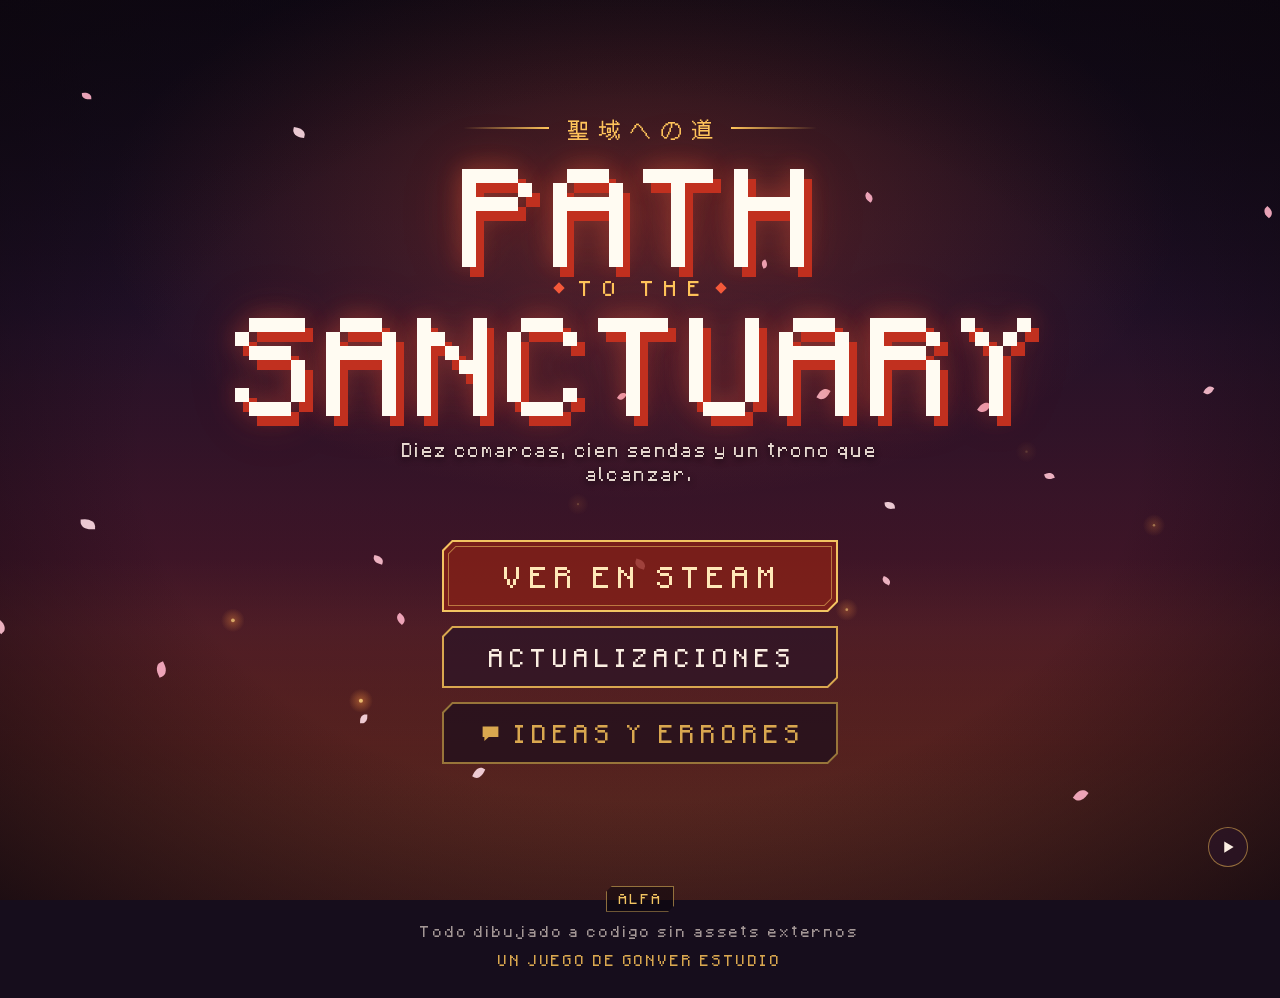
==== games/path-to-the-sanctuary/index.html @ cb6f625b "GE 0.0" ====
<!doctype html>
<html lang="es">
<head>
  <meta charset="utf-8">
  <meta name="viewport" content="width=device-width, initial-scale=1">
  <script>
    // tablon.html -> tablon: el servidor (GitHub Pages) sirve las dos, en la barra se ve la limpia
    if (/^https?:$/.test(location.protocol) && /\.html$/.test(location.pathname)) history.replaceState(null, "", location.pathname.replace(/(index)?\.html$/, "") + location.search + location.hash);
  </script>
  <title>Path to the Sanctuary</title>
  <meta name="description" content="Path to the Sanctuary (聖域への道): diez comarcas de diez sendas cada una. Se baja matando lo que salga al paso hasta que la puerta se abre.">
  <meta name="theme-color" content="#160d1c">
  <meta property="og:title" content="Path to the Sanctuary">
  <meta property="og:description" content="Diez comarcas, cien sendas y un trono que alcanzar.">
  <link rel="icon" href="assets/img/icono.png" type="image/png" sizes="256x256">
  <link rel="stylesheet" href="css/fuente.css">
  <link rel="stylesheet" href="css/comun.css">
  <link rel="stylesheet" href="css/index.css">
</head>
<body>

  <div class="fondo" aria-hidden="true">
    <video class="fondo__video" src="assets/video/trailer.mp4" autoplay muted loop playsinline preload="auto"></video>
    <div class="fondo__velo"></div>
    <div class="fondo__vineta"></div>
    <canvas class="fondo__petalos"></canvas>
  </div>

  <button class="mando mando--pausa" type="button" data-pausa-fondo aria-label="Pausar el vídeo de fondo"></button>

  <main class="portada">
    <div></div>

    <div class="hero">
      <div class="rotulo portada__rotulo">
        <p class="rotulo__kanji aparece" lang="ja"><span>聖域への道</span></p>
        <h1 class="aparece aparece--2">
          <span class="titular">PATH</span>
          <span class="enlace"><span>TO THE</span></span>
          <span class="titular">SANCTUARY</span>
        </h1>
        <p class="lema aparece aparece--3">Diez comarcas, cien sendas y un trono que alcanzar.</p>
      </div>

      <nav class="botonera aparece aparece--4" aria-label="Principal">
        <a class="boton boton--principal" data-steam href="https://store.steampowered.com/" target="_blank" rel="noopener">
          <i class="boton__doble" aria-hidden="true"></i>
          <span>VER EN STEAM</span>
        </a>
        <a class="boton" href="actualizaciones"><span>ACTUALIZACIONES</span></a>
        <a class="boton boton--callado" href="tablon">
          <svg viewBox="0 0 24 24" fill="currentColor" aria-hidden="true"><path d="M3 4h18v12H10l-5 4.5V16H3z"/></svg>
          <span>IDEAS Y ERRORES</span>
        </a>
      </nav>
    </div>

    <footer class="portada__pie">
      <span class="sello">ALFA</span>
      <p>Todo dibujado a codigo sin assets externos</p>
      <a class="portada__estudio" href="../../">UN JUEGO DE GONVER ESTUDIO</a>
    </footer>
  </main>

  <script src="js/config.js"></script>
  <script src="js/fondo.js"></script>
  <script src="js/index.js"></script>
</body>
</html>
---- games/path-to-the-sanctuary/css/fuente.css ----
/* fuente.css - la fuente de Senda, incrustada para que cargue también abriendo los .html desde el disco (file://) */

@font-face {
  font-family: "Senda";
  src: url("[data-uri]") format("truetype");
  font-weight: 100 900;
  font-style: normal;
  font-display: block;
}

/* Como en el juego: lo que la de Senda no trae (japonés, tildes, «·», «…»)
   se escribe con DotGothic16, también de puntos. Solo se descarga si hace falta. */
@font-face {
  font-family: "DotGothic16";
  src: url("../assets/fuentes/DotGothic16-Regular.ttf") format("truetype");
  font-weight: 100 900;
  font-style: normal;
  font-display: block;
}
---- games/path-to-the-sanctuary/css/comun.css ----
/* comun.css - estilos compartidos por todas las páginas */

:root {
  --noche: #160d1c;
  --velo: 12, 6, 14; /* en rgb, para usarlo con transparencia */
  --panel: rgba(48, 24, 40, .92);

  --oro: #d9a74f;
  --oro-vivo: #f2c462;
  --oro-palido: #ffe7a6;
  --oro-rotulo: #ffc65c;
  --ceniza: #fbeee2;
  --melocoton: #ffd6b5;
  --blanco: #fffaf4;
  --crema: #ffe8b8;
  --bermellon: #8a2218;
  --avivado: #ec6a2c;
  --sol: #f4593a;
  --titular: #fffbf2;
  --titular-sombra: #c1301f;

  --cielo-1: #1e1733;
  --cielo-2: #40204c;
  --cielo-3: #8b2c4e;
  --cielo-4: #cf4a34;
  --cielo-5: #ff8f3d;

  --mincho: "Senda", "DotGothic16";
  --gothic: "Senda", "DotGothic16";

  --corte: 10px;
  --ancho-botones: 396px;
}

/* ---------- Base ---------- */

*, *::before, *::after { box-sizing: border-box; }

html { background: var(--noche); color-scheme: dark; }

a, button { cursor: pointer; }

button, input, select, textarea { font-family: inherit; }

body {
  margin: 0;
  min-height: 100vh;
  min-height: 100svh;
  color: var(--ceniza);
  font-family: var(--gothic);
  font-weight: 500;
  line-height: 1.6;
  -webkit-font-smoothing: antialiased;
  overflow-x: hidden;
}

img, video { display: block; max-width: 100%; }

[hidden] { display: none !important; }

a { color: inherit; }

:focus-visible { outline: 2px solid var(--oro-vivo); outline-offset: 4px; }

/* ---------- Fondo: vídeo, velo, viñeta y pétalos ---------- */

.fondo {
  position: fixed;
  inset: 0;
  z-index: -1;
  overflow: hidden;
  background: linear-gradient(to bottom, var(--cielo-1) 0%, var(--cielo-2) 34%,
    var(--cielo-3) 62%, var(--cielo-4) 84%, var(--cielo-5) 100%);
}

.fondo__video {
  position: absolute;
  inset: 0;
  width: 100%;
  height: 100%;
  object-fit: cover;
  opacity: 0;
  /* ampliado para dejar fuera del cuadro el HUD de la partida */
  transform: scale(1.24);
  transition: opacity 1.2s ease;
}

.fondo__video.listo { opacity: 1; }

.fondo__velo {
  position: absolute;
  inset: 0;
  background:
    radial-gradient(ellipse 60% 45% at 50% 24%, rgba(244, 89, 58, .28), rgba(244, 89, 58, 0) 70%),
    linear-gradient(to bottom, rgba(var(--velo), .8) 0%, rgba(var(--velo), .58) 38%,
      rgba(var(--velo), .62) 70%, rgba(var(--velo), .92) 100%);
}

.fondo__velo::after {
  content: "";
  position: absolute;
  left: 0; right: 0; bottom: 0;
  height: 38%;
  background: linear-gradient(to top, rgba(207, 74, 52, .28), rgba(207, 74, 52, 0));
  mix-blend-mode: screen;
}

/* más oscuro, para páginas con mucho texto */
.fondo--hondo .fondo__velo {
  background:
    radial-gradient(ellipse 60% 35% at 50% 0%, rgba(244, 89, 58, .22), rgba(244, 89, 58, 0) 70%),
    linear-gradient(to bottom, rgba(var(--velo), .86), rgba(var(--velo), .8) 50%, rgba(var(--velo), .93));
}

.fondo__vineta {
  position: absolute;
  inset: 0;
  background: radial-gradient(ellipse at center, rgba(0, 0, 0, 0) 55%, rgba(var(--velo), .75) 100%);
}

.fondo__petalos {
  position: absolute;
  inset: 0;
  width: 100%;
  height: 100%;
  pointer-events: none;
}

/* ---------- Mando: botón redondo (pausa, cerrar) ---------- */

.mando {
  display: inline-flex;
  align-items: center;
  justify-content: center;
  width: 40px;
  height: 40px;
  padding: 0;
  border: 1px solid rgba(217, 167, 79, .6);
  border-radius: 50%;
  background: rgba(43, 20, 39, .7);
  color: var(--ceniza);
  transition: background .12s, border-color .12s, transform .12s;
}

.mando:hover { background: rgba(224, 80, 46, .84); border-color: var(--melocoton); transform: scale(1.06); }

.mando svg { width: 18px; height: 18px; }

.mando--pausa {
  position: fixed;
  right: clamp(16px, 3vw, 32px);
  bottom: 33px;
  z-index: 20;
}

/* ---------- Rótulo: kanji, titular y lema ---------- */

.rotulo {
  text-align: center;
  user-select: none;
}

.rotulo h1 { margin: 0; font-weight: inherit; }
.rotulo h1 .titular { display: block; }

.rotulo__kanji {
  display: flex;
  align-items: center;
  justify-content: center;
  gap: 18px;
  margin: 0 0 12px;
  font-family: var(--mincho);
  font-weight: 800;
  font-size: clamp(16px, 2.2vw, 22px);
  letter-spacing: .42em;
  color: var(--oro-rotulo);
}

/* compensa el espaciado de la última letra para centrar el texto */
.rotulo__kanji span { margin-right: -.42em; }

.rotulo__kanji::before,
.rotulo__kanji::after {
  content: "";
  width: clamp(40px, 7vw, 86px);
  height: 2px;
}

.rotulo__kanji::before { background: linear-gradient(to right, rgba(255, 198, 92, 0), var(--oro-rotulo)); }
.rotulo__kanji::after { background: linear-gradient(to right, var(--oro-rotulo), rgba(255, 198, 92, 0)); }

.titular {
  margin: 0;
  font-family: var(--mincho);
  font-weight: 800;
  font-size: var(--tam-titular, clamp(36px, 11.5vw, 112px));
  line-height: .98;
  letter-spacing: .06em;
  margin-right: -.06em;
  color: var(--titular);
  text-shadow:
    .07em .085em 0 var(--titular-sombra),
    0 0 .2em rgba(244, 89, 58, .38),
    0 0 .38em rgba(244, 89, 58, .24),
    0 0 .6em rgba(244, 89, 58, .16);
}

.lema {
  margin: 22px auto 0;
  max-width: 38em;
  font-size: 15px;
  letter-spacing: .16em;
  color: rgba(251, 238, 226, .9);
  text-shadow: 0 2px 6px rgba(var(--velo), .8);
}

/* ---------- Botón: laca con filete y dos esquinas en chaflán ---------- */

.boton {
  --b: 2px;
  --fondo: rgba(43, 20, 39, .7);
  --filete: var(--oro);
  --letra: var(--ceniza);
  --brillo: rgba(244, 89, 58, .55);

  position: relative;
  isolation: isolate;
  display: flex;
  align-items: center;
  justify-content: center;
  width: 100%;
  height: 62px;
  padding: 0 20px;
  border: 0;
  background: none;
  font-family: var(--gothic);
  font-weight: 900;
  font-size: 20px;
  letter-spacing: .3em;
  text-transform: uppercase;
  text-decoration: none;
  color: var(--letra);
  transition: transform .12s ease, color .12s ease, filter .12s ease;
  -webkit-tap-highlight-color: transparent;
}

.boton > span { position: relative; z-index: 2; margin-right: -.3em; white-space: nowrap; }

.boton svg { position: relative; z-index: 2; width: 1.05em; height: 1.05em; margin-right: .7em; flex: none; }

/* el fondo */
.boton::before {
  content: "";
  position: absolute;
  inset: 0;
  z-index: -1;
  background: var(--fondo);
  clip-path: polygon(var(--corte) 0, 100% 0, 100% calc(100% - var(--corte)),
    calc(100% - var(--corte)) 100%, 0 100%, 0 var(--corte));
  transition: background .12s ease;
}

/* el filete: un anillo con la misma silueta */
.boton::after {
  content: "";
  position: absolute;
  inset: 0;
  z-index: 1;
  background: var(--filete);
  clip-path: polygon(evenodd,
    var(--corte) 0, 100% 0, 100% calc(100% - var(--corte)), calc(100% - var(--corte)) 100%,
    0 100%, 0 var(--corte), var(--corte) 0,
    calc(var(--corte) + var(--b) * .41) var(--b), var(--b) calc(var(--corte) + var(--b) * .41),
    var(--b) calc(100% - var(--b)), calc(100% - var(--corte) - var(--b) * .41) calc(100% - var(--b)),
    calc(100% - var(--b)) calc(100% - var(--corte) - var(--b) * .41), calc(100% - var(--b)) var(--b),
    calc(var(--corte) + var(--b) * .41) var(--b));
  transition: background .12s ease;
}

.boton:hover,
.boton:focus-visible {
  --fondo: rgba(224, 80, 46, .84);
  --filete: var(--melocoton);
  --letra: var(--blanco);
  transform: scale(1.035);
  filter: drop-shadow(0 0 5px var(--brillo));
  outline: none;
}

.boton:active { transform: scale(1.02); }

.boton--principal {
  --fondo: rgba(138, 34, 24, .78);
  --filete: var(--oro-vivo);
  --letra: var(--crema);
  --brillo: rgba(255, 199, 92, .6);
  height: 72px;
  font-size: 24px;
}

.boton--principal:hover,
.boton--principal:focus-visible {
  --fondo: rgba(236, 106, 44, .88);
  --filete: var(--oro-palido);
  --letra: var(--blanco);
}

/* segundo filete por dentro del principal */
.boton__doble {
  position: absolute;
  inset: 6px;
  z-index: 1;
  background: var(--filete);
  opacity: .55;
  --c: calc(var(--corte) - 2.5px);
  clip-path: polygon(evenodd,
    var(--c) 0, 100% 0, 100% calc(100% - var(--c)), calc(100% - var(--c)) 100%,
    0 100%, 0 var(--c), var(--c) 0,
    calc(var(--c) + .41px) 1px, 1px calc(var(--c) + .41px), 1px calc(100% - 1px),
    calc(100% - var(--c) - .41px) calc(100% - 1px), calc(100% - 1px) calc(100% - var(--c) - .41px),
    calc(100% - 1px) 1px, calc(var(--c) + .41px) 1px);
  transition: background .12s ease;
  pointer-events: none;
}

.boton--callado {
  --fondo: rgba(31, 15, 28, .75);
  --filete: #98753a;
  --letra: var(--oro);
}

.boton--chico {
  height: 48px;
  font-size: 15px;
  width: auto;
  padding: 0 26px;
}

/* ---------- Barra: el botón de volver, arriba a la derecha ---------- */

.barra {
  position: fixed;
  top: 0; left: 0; right: 0;
  z-index: 20;
  display: flex;
  justify-content: flex-end;
  padding: 14px clamp(16px, 3vw, 32px);
  pointer-events: none;
}

.barra > * { pointer-events: auto; }

/* ---------- Tablilla: panel lacado con filete dorado ---------- */

.tablilla {
  --c: 16px;
  position: relative;
  padding: 24px clamp(18px, 4vw, 34px) 26px;
  background: linear-gradient(to bottom, rgba(58, 29, 48, .94), rgba(36, 17, 31, .94));
  clip-path: polygon(var(--c) 0, 100% 0, 100% calc(100% - var(--c)), calc(100% - var(--c)) 100%, 0 100%, 0 var(--c));
}

/* el filete dorado */
.tablilla::after {
  content: "";
  position: absolute;
  inset: 0;
  pointer-events: none;
  background: rgba(255, 198, 92, .63);
  clip-path: polygon(evenodd,
    var(--c) 0, 100% 0, 100% calc(100% - var(--c)), calc(100% - var(--c)) 100%,
    0 100%, 0 var(--c), var(--c) 0,
    calc(var(--c) + .83px) 2px, 2px calc(var(--c) + .83px), 2px calc(100% - 2px),
    calc(100% - var(--c) - .83px) calc(100% - 2px), calc(100% - 2px) calc(100% - var(--c) - .83px),
    calc(100% - 2px) 2px, calc(var(--c) + .83px) 2px);
}

.raya {
  height: 1px;
  margin: 16px 0 16px;
  background: linear-gradient(to right, rgba(255, 198, 92, .75), rgba(255, 198, 92, 0) 80%);
}

/* ---------- Farol: cargando o sin entradas ---------- */

.farol {
  display: flex;
  flex-direction: column;
  align-items: center;
  gap: 18px;
  padding: 56px 16px;
  text-align: center;
  color: rgba(251, 238, 226, .85);
  letter-spacing: .12em;
}

.farol__luz {
  width: 34px;
  height: 46px;
  border-radius: 45% 45% 40% 40%;
  background: radial-gradient(ellipse at 50% 55%, #fff0c4, #ffcf72 45%, #c8402f 100%);
  box-shadow: 0 0 30px 8px rgba(255, 207, 114, .45);
  animation: latir 1.6s ease-in-out infinite;
}

@keyframes latir { 50% { box-shadow: 0 0 44px 14px rgba(255, 207, 114, .7); transform: scale(1.05); } }

/* ---------- Animación de entrada ---------- */

.aparece {
  opacity: 0;
  transform: translateY(14px);
  animation: aparecer .9s cubic-bezier(.2, .7, .2, 1) forwards;
}

.aparece--2 { animation-delay: .18s; }
.aparece--3 { animation-delay: .36s; }
.aparece--4 { animation-delay: .6s; }

@keyframes aparecer { to { opacity: 1; transform: none; } }

/* ---------- Móvil y movimiento reducido ---------- */

@media (max-width: 640px) {
  .boton { font-size: 16px; height: 56px; letter-spacing: .24em; }
  .boton > span { margin-right: -.24em; }
  .boton--principal { font-size: 19px; height: 64px; }
  .boton--chico { font-size: 13px; height: 44px; }
}

@media (prefers-reduced-motion: reduce) {
  *, *::before, *::after { animation-duration: .01ms !important; animation-iteration-count: 1 !important; transition-duration: .01ms !important; }
  .aparece { opacity: 1; transform: none; }
}
---- games/path-to-the-sanctuary/css/index.css ----
/* index.css - estilos de la portada */

/* ---------- Portada ---------- */

.portada {
  position: relative;
  display: grid;
  grid-template-rows: 1fr auto 1fr;
  grid-template-columns: minmax(0, 1fr);
  min-height: 100vh;
  min-height: 100svh;
  padding: 84px 16px 28px;
}

.hero { translate: 0 -90px; }

.portada__rotulo { align-self: end; padding-bottom: clamp(28px, 6vh, 64px); }

/* "TO THE" entre los dos renglones del titular */
.enlace {
  display: flex;
  align-items: center;
  justify-content: center;
  gap: 16px;
  margin: .42em 0 .3em;
  font-family: var(--gothic);
  font-weight: 700;
  font-size: clamp(13px, 1.4vw, 17px);
  letter-spacing: .62em;
  color: var(--oro-rotulo);
}

.enlace span { margin-right: -.62em; }

/* rombos a los lados */
.enlace::before,
.enlace::after {
  content: "";
  width: 8px;
  height: 8px;
  background: var(--sol);
  transform: rotate(45deg);
}

.botonera {
  display: flex;
  flex-direction: column;
  gap: 14px;
  width: min(var(--ancho-botones), 100%);
  margin: 0 auto;
}

/* ---------- Pie ---------- */

.portada__pie {
  align-self: end;
  display: flex;
  flex-direction: column;
  align-items: center;
  gap: 10px;
  padding-top: 32px;
  text-align: center;
}

.portada__pie p {
  margin: 0;
  font-size: 12px;
  letter-spacing: .24em;
  color: rgba(251, 238, 226, .62);
}

.portada__estudio {
  font-size: 12px;
  letter-spacing: .24em;
  color: var(--oro);
  text-decoration: none;
  transition: color .12s ease;
}

.portada__estudio:hover { color: var(--oro-palido); }

.sello {
  display: inline-block;
  padding: 3px 10px 3px 12px;
  font-size: 11px;
  font-weight: 900;
  letter-spacing: .28em;
  color: var(--oro-vivo);
  border: 1px solid rgba(242, 196, 98, .55);
  background: rgba(var(--velo), .55);
  clip-path: polygon(6px 0, 100% 0, 100% calc(100% - 6px), calc(100% - 6px) 100%, 0 100%, 0 6px);
}
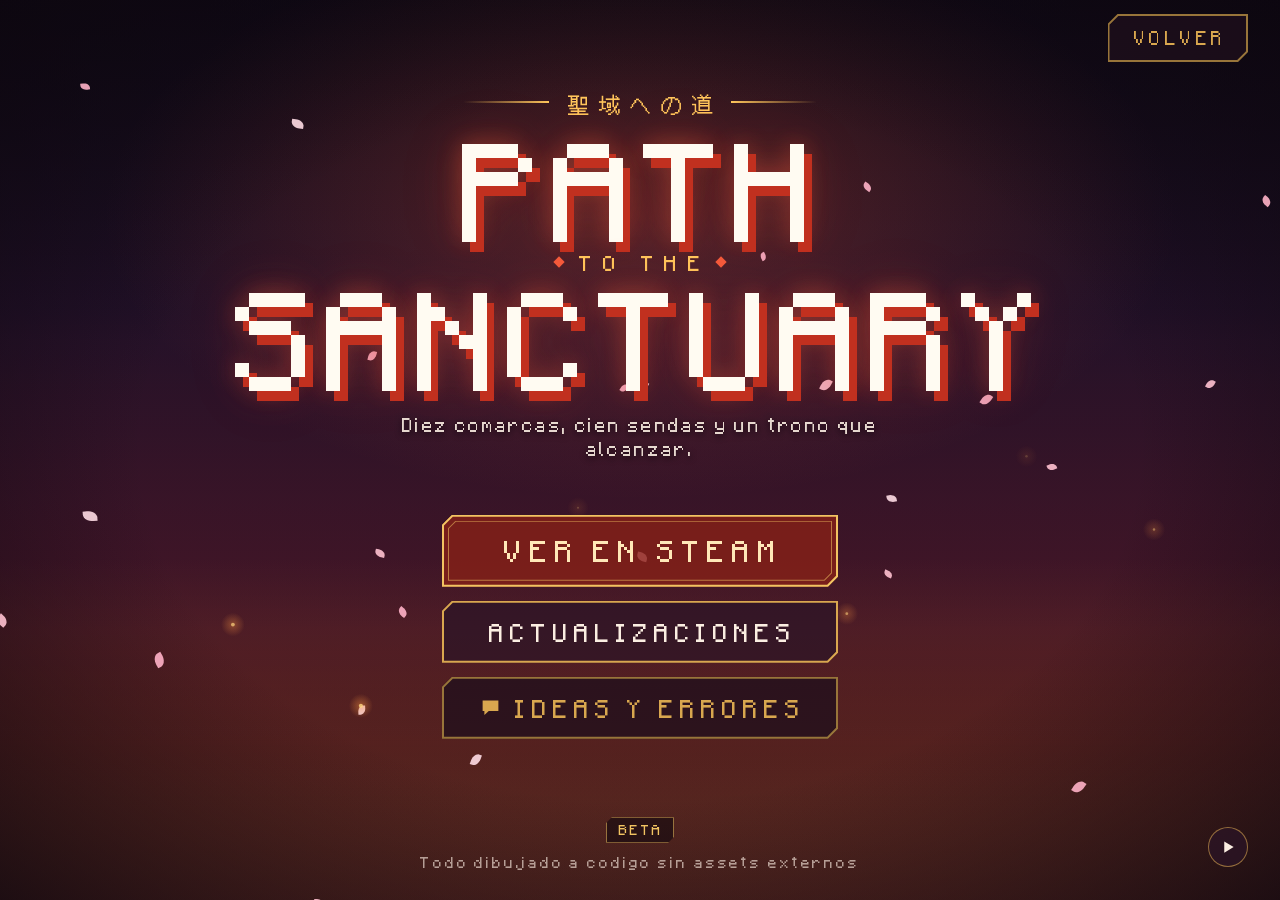
==== commit d336f6a5: "GE 0.1" ====
--- a/games/path-to-the-sanctuary/index.html
+++ b/games/path-to-the-sanctuary/index.html
@@ -4,8 +4,8 @@
   <meta charset="utf-8">
   <meta name="viewport" content="width=device-width, initial-scale=1">
   <script>
-    // tablon.html -> tablon: el servidor (GitHub Pages) sirve las dos, en la barra se ve la limpia
-    if (/^https?:$/.test(location.protocol) && /\.html$/.test(location.pathname)) history.replaceState(null, "", location.pathname.replace(/(index)?\.html$/, "") + location.search + location.hash);
+    // tablon.html -> tablon: los enlaces van al .html (funciona en cualquier servidor) y en la web publicada la barra muestra la ruta limpia
+    if (/^https?:$/.test(location.protocol) && !/^(localhost|127\.0\.0\.1)$/.test(location.hostname) && /\.html$/.test(location.pathname)) history.replaceState(null, "", location.pathname.replace(/(index)?\.html$/, "") + location.search + location.hash);
   </script>
   <title>Path to the Sanctuary</title>
   <meta name="description" content="Path to the Sanctuary (聖域への道): diez comarcas de diez sendas cada una. Se baja matando lo que salga al paso hasta que la puerta se abre.">
@@ -28,6 +28,10 @@
 
   <button class="mando mando--pausa" type="button" data-pausa-fondo aria-label="Pausar el vídeo de fondo"></button>
 
+  <header class="barra">
+    <a class="boton boton--callado boton--chico" href="../../" aria-label="Volver a Gonver Estudio"><span>VOLVER</span></a>
+  </header>
+
   <main class="portada">
     <div></div>
 
@@ -47,8 +51,8 @@
           <i class="boton__doble" aria-hidden="true"></i>
           <span>VER EN STEAM</span>
         </a>
-        <a class="boton" href="actualizaciones"><span>ACTUALIZACIONES</span></a>
-        <a class="boton boton--callado" href="tablon">
+        <a class="boton" href="actualizaciones.html"><span>ACTUALIZACIONES</span></a>
+        <a class="boton boton--callado" href="tablon.html">
           <svg viewBox="0 0 24 24" fill="currentColor" aria-hidden="true"><path d="M3 4h18v12H10l-5 4.5V16H3z"/></svg>
           <span>IDEAS Y ERRORES</span>
         </a>
@@ -56,9 +60,8 @@
     </div>
 
     <footer class="portada__pie">
-      <span class="sello">ALFA</span>
+      <span class="sello">BETA</span>
       <p>Todo dibujado a codigo sin assets externos</p>
-      <a class="portada__estudio" href="../../">UN JUEGO DE GONVER ESTUDIO</a>
     </footer>
   </main>
 
--- a/games/path-to-the-sanctuary/css/index.css
+++ b/games/path-to-the-sanctuary/css/index.css
@@ -2,17 +2,39 @@
 
 /* ---------- Portada ---------- */
 
+/* La portada ocupa justo la pantalla y no se desplaza */
+html:has(.portada),
+html:has(.portada) body {
+  height: 100%;
+  overflow: hidden;
+}
+
 .portada {
   position: relative;
   display: grid;
-  grid-template-rows: 1fr auto 1fr;
+  grid-template-rows: minmax(0, 1fr) auto;
   grid-template-columns: minmax(0, 1fr);
-  min-height: 100vh;
-  min-height: 100svh;
+  height: 100vh;
+  height: 100svh;
+  overflow: hidden;
   padding: 84px 16px 28px;
 }
 
-.hero { translate: 0 -90px; }
+/* El hueco de arriba ya no hace falta: el rótulo se centra en el espacio sobre el pie */
+.portada > div:empty { display: none; }
+
+.hero {
+  align-self: center;
+  translate: 0 -23px;
+}
+
+/* Pantallas bajas: el rótulo y los botones se encogen para que todo quepa sin scroll */
+@media (max-height: 860px) { .hero { scale: .9; } }
+@media (max-height: 760px) { .hero { scale: .8; } .portada__pie p { display: none; } }
+@media (max-height: 660px) { .hero { scale: .7; } }
+
+/* En pantallas estrechas, el pie deja sitio al botón de pausa de la esquina */
+@media (max-width: 640px) { .portada__pie { padding-inline: 48px; } }
 
 .portada__rotulo { align-self: end; padding-bottom: clamp(28px, 6vh, 64px); }
 
@@ -69,16 +91,6 @@
   color: rgba(251, 238, 226, .62);
 }
 
-.portada__estudio {
-  font-size: 12px;
-  letter-spacing: .24em;
-  color: var(--oro);
-  text-decoration: none;
-  transition: color .12s ease;
-}
-
-.portada__estudio:hover { color: var(--oro-palido); }
-
 .sello {
   display: inline-block;
   padding: 3px 10px 3px 12px;
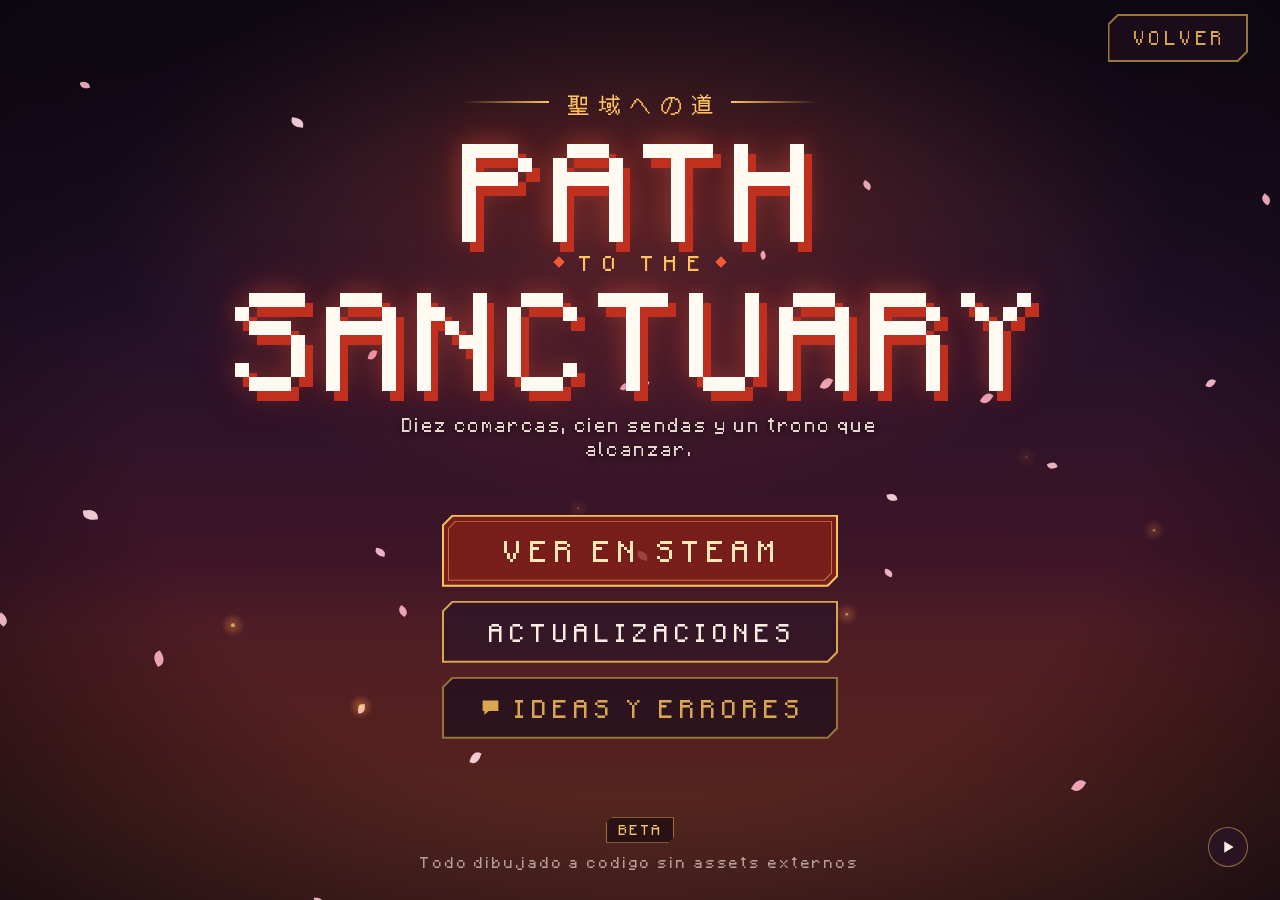
==== commit d02e5093: "GE 0.3" ====
--- a/games/path-to-the-sanctuary/index.html
+++ b/games/path-to-the-sanctuary/index.html
@@ -4,7 +4,7 @@
   <meta charset="utf-8">
   <meta name="viewport" content="width=device-width, initial-scale=1">
   <script>
-    // tablon.html -> tablon: los enlaces van al .html (funciona en cualquier servidor) y en la web publicada la barra muestra la ruta limpia
+    // en la web publicada, la barra muestra la ruta sin .html
     if (/^https?:$/.test(location.protocol) && !/^(localhost|127\.0\.0\.1)$/.test(location.hostname) && /\.html$/.test(location.pathname)) history.replaceState(null, "", location.pathname.replace(/(index)?\.html$/, "") + location.search + location.hash);
   </script>
   <title>Path to the Sanctuary</title>
@@ -33,8 +33,6 @@
   </header>
 
   <main class="portada">
-    <div></div>
-
     <div class="hero">
       <div class="rotulo portada__rotulo">
         <p class="rotulo__kanji aparece" lang="ja"><span>聖域への道</span></p>
--- a/games/path-to-the-sanctuary/css/comun.css
+++ b/games/path-to-the-sanctuary/css/comun.css
@@ -377,7 +377,7 @@
 
 .raya {
   height: 1px;
-  margin: 16px 0 16px;
+  margin: 16px 0;
   background: linear-gradient(to right, rgba(255, 198, 92, .75), rgba(255, 198, 92, 0) 80%);
 }
 
--- a/games/path-to-the-sanctuary/css/index.css
+++ b/games/path-to-the-sanctuary/css/index.css
@@ -1,8 +1,6 @@
 /* index.css - estilos de la portada */
 
-/* ---------- Portada ---------- */
-
-/* La portada ocupa justo la pantalla y no se desplaza */
+/* la portada ocupa justo la pantalla y no se desplaza */
 html:has(.portada),
 html:has(.portada) body {
   height: 100%;
@@ -20,9 +18,6 @@
   padding: 84px 16px 28px;
 }
 
-/* El hueco de arriba ya no hace falta: el rótulo se centra en el espacio sobre el pie */
-.portada > div:empty { display: none; }
-
 .hero {
   align-self: center;
   translate: 0 -23px;
@@ -36,7 +31,7 @@
 /* En pantallas estrechas, el pie deja sitio al botón de pausa de la esquina */
 @media (max-width: 640px) { .portada__pie { padding-inline: 48px; } }
 
-.portada__rotulo { align-self: end; padding-bottom: clamp(28px, 6vh, 64px); }
+.portada__rotulo { padding-bottom: clamp(28px, 6vh, 64px); }
 
 /* "TO THE" entre los dos renglones del titular */
 .enlace {
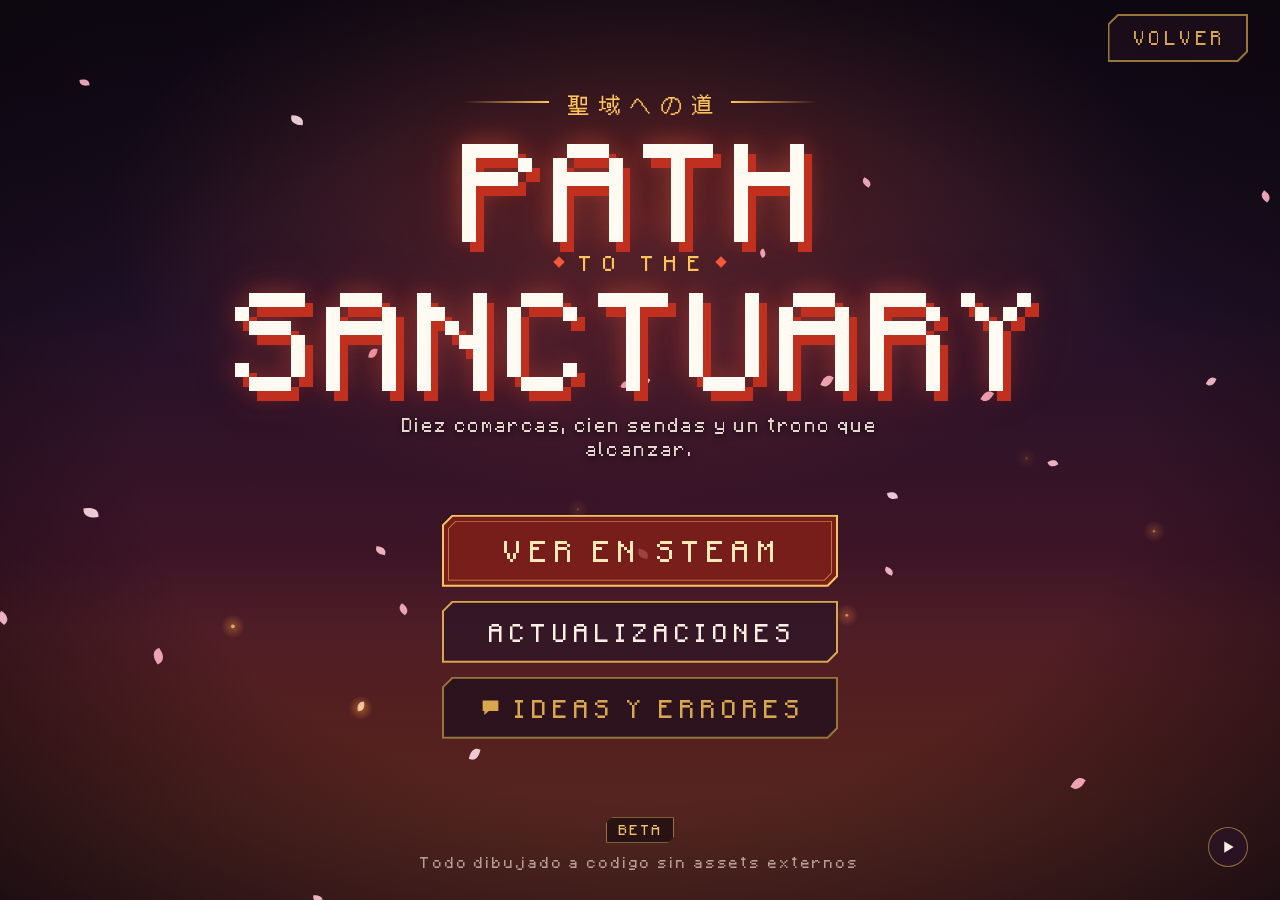
==== commit 8d642231: "GE 0.4" ====
--- a/games/path-to-the-sanctuary/index.html
+++ b/games/path-to-the-sanctuary/index.html
@@ -29,7 +29,7 @@
   <button class="mando mando--pausa" type="button" data-pausa-fondo aria-label="Pausar el vídeo de fondo"></button>
 
   <header class="barra">
-    <a class="boton boton--callado boton--chico" href="../../" aria-label="Volver a Gonver Estudio"><span>VOLVER</span></a>
+    <a class="boton boton--callado boton--chico" href="../../" aria-label="Volver a gonver estudio"><span>VOLVER</span></a>
   </header>
 
   <main class="portada">
